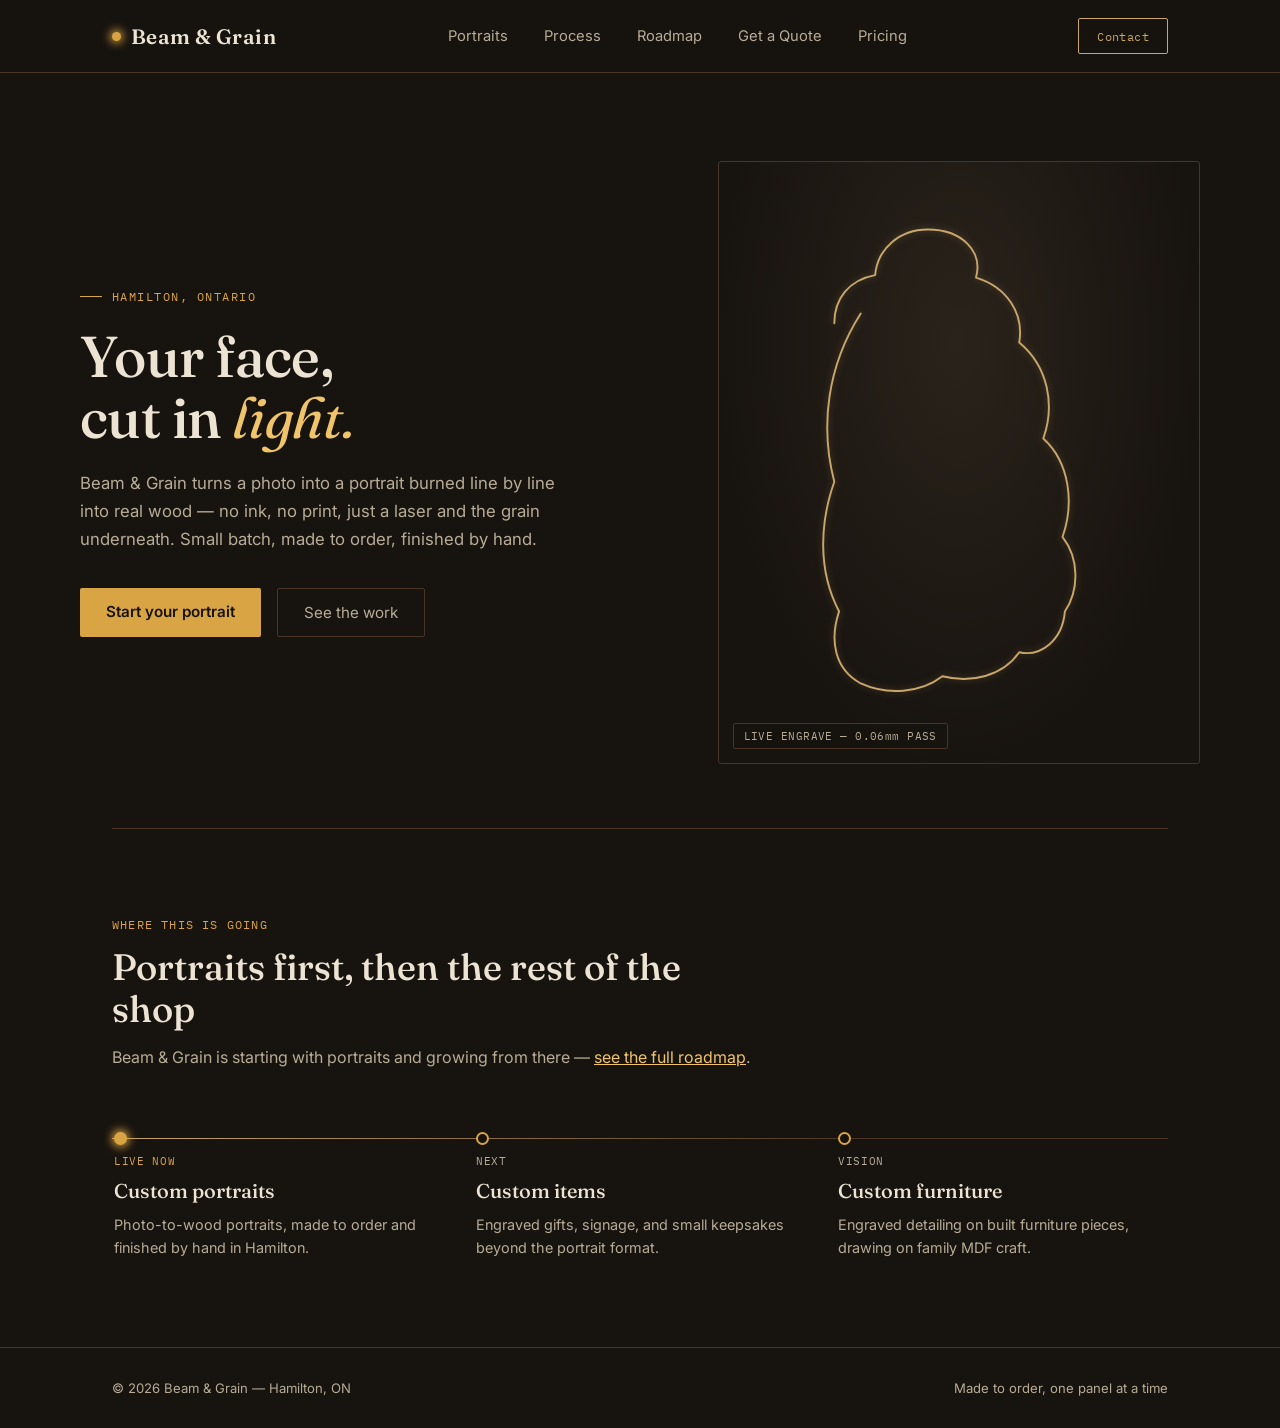
==== index.html @ 89bf90a3 "Add files via upload" ====
<!DOCTYPE html>
<html lang="en">
<head>
<meta charset="UTF-8">
<meta name="viewport" content="width=device-width, initial-scale=1.0">
<title>Beam & Grain — Laser-Engraved Portraits, Hamilton ON</title>
<link rel="preconnect" href="https://fonts.googleapis.com">
<link rel="preconnect" href="https://fonts.gstatic.com" crossorigin>
<link href="https://fonts.googleapis.com/css2?family=Fraunces:ital,opsz,wght@0,9..144,300;0,9..144,500;0,9..144,600;1,9..144,400;1,9..144,500&family=Inter:wght@400;500;600&family=IBM+Plex+Mono:wght@400;500&display=swap" rel="stylesheet">
<link rel="stylesheet" href="style.css">

</head>
<body>
<nav>
  <div class="wrap">
    <a href="index.html" class="logo"><span class="logo-mark"></span>Beam &amp; Grain</a>
    <div class="nav-links">
      <a href="portraits.html">Portraits</a>
      <a href="process.html">Process</a>
      <a href="roadmap.html">Roadmap</a>
      <a href="quote.html">Get a Quote</a>
      <a href="pricing.html">Pricing</a>
    </div>
    <a href="contact.html" class="nav-cta">Contact</a>
  </div>
</nav>

<div id="intro-overlay">
  <div class="intro-inner">
    <div class="intro-beam"></div>
    <h1 class="intro-word">BEAM<span>&amp;</span>GRAIN</h1>
    <p class="intro-tag">Laser-engraved portraits &mdash; Hamilton, ON</p>
  </div>
</div>

<header class="hero wrap">
  <div>
    <div class="eyebrow">Hamilton, Ontario</div>
    <h1>Your face,<br>cut in <em>light.</em></h1>
    <p class="sub">Beam &amp; Grain turns a photo into a portrait burned line by line into real wood &mdash; no ink, no print, just a laser and the grain underneath. Small batch, made to order, finished by hand.</p>
    <div class="btn-row">
      <a href="contact.html" class="btn-primary">Start your portrait</a>
      <a href="portraits.html" class="btn-ghost">See the work</a>
    </div>
  </div>
  <div class="beam-stage">
    <svg viewBox="0 0 400 440" xmlns="http://www.w3.org/2000/svg">
      <path id="portrait-path" d="M 118,96 C 90,140 84,190 96,236 C 84,270 82,310 100,344 C 92,368 96,392 118,404 C 140,414 168,412 186,398 C 210,404 236,398 250,378 C 268,382 286,368 288,344 C 300,326 300,300 286,282 C 296,254 292,220 270,200 C 280,172 274,140 250,120 C 254,96 240,74 214,66 C 220,44 202,26 174,26 C 150,26 132,42 130,64 C 108,68 96,84 96,104"/>
      <circle id="beam-head" r="4"/>
    </svg>
    <div class="caption-tag">LIVE ENGRAVE &mdash; 0.06mm PASS</div>
  </div>
</header>

<div class="wrap"><hr class="divider"></div>

<section id="roadmap-teaser">
  <div class="wrap">
    <div class="section-head">
      <div class="section-eyebrow">Where this is going</div>
      <h2>Portraits first, then the rest of the shop</h2>
      <p>Beam &amp; Grain is starting with portraits and growing from there &mdash; <a href="roadmap.html" style="color:var(--ember-bright);text-decoration:underline;">see the full roadmap</a>.</p>
    </div>
    <div class="roadmap">
      <div class="road-line"></div>
      <div class="road-items">
        <div class="road-item active">
          <div class="road-dot"></div>
          <span class="road-status">Live now</span>
          <h3>Custom portraits</h3>
          <p>Photo-to-wood portraits, made to order and finished by hand in Hamilton.</p>
        </div>
        <div class="road-item">
          <div class="road-dot"></div>
          <span class="road-status">Next</span>
          <h3>Custom items</h3>
          <p>Engraved gifts, signage, and small keepsakes beyond the portrait format.</p>
        </div>
        <div class="road-item">
          <div class="road-dot"></div>
          <span class="road-status">Vision</span>
          <h3>Custom furniture</h3>
          <p>Engraved detailing on built furniture pieces, drawing on family MDF craft.</p>
        </div>
      </div>
    </div>
  </div>
</section>

<footer>
  <div class="wrap">
    <div>&copy; 2026 Beam &amp; Grain &mdash; Hamilton, ON</div>
    <div>Made to order, one panel at a time</div>
  </div>
</footer>
<script>
(function(){
  const prefersReduced = window.matchMedia('(prefers-reduced-motion: reduce)').matches;
  if(prefersReduced){
    const el = document.getElementById('intro-overlay');
    if(el){ el.style.display = 'none'; }
  }
})();
</script>
</body>
</html>
---- style.css ----
:root{
  --bg-void:#17130f;
  --bg-panel:#221c16;
  --bg-panel-2:#2a231b;
  --wood-oak:#c9a66b;
  --ember:#d9a544;
  --ember-bright:#f0c46a;
  --cream:#ede3d3;
  --cream-dim:#b8ac97;
  --char-line:#4a3427;
}
*{margin:0;padding:0;box-sizing:border-box;}
html{scroll-behavior:smooth;}
body{
  background:var(--bg-void);
  color:var(--cream);
  font-family:'Inter',sans-serif;
  overflow-x:hidden;
}
::selection{background:var(--ember);color:var(--bg-void);}

a{color:inherit;text-decoration:none;}

.wrap{max-width:1120px;margin:0 auto;padding:0 32px;}

/* ---------- NAV ---------- */
nav{
  position:sticky;top:0;z-index:50;
  background:rgba(23,19,15,0.88);
  backdrop-filter:blur(8px);
  border-bottom:1px solid var(--char-line);
}
nav .wrap{display:flex;align-items:center;justify-content:space-between;padding-top:18px;padding-bottom:18px;}
.logo{
  font-family:'Fraunces',serif;font-weight:600;font-size:1.3rem;
  letter-spacing:0.02em;color:var(--cream);
  display:flex;align-items:center;gap:10px;
}
.logo-mark{width:9px;height:9px;border-radius:50%;background:var(--ember);box-shadow:0 0 10px 2px var(--ember);}
.nav-links{display:flex;gap:36px;font-size:0.92rem;color:var(--cream-dim);}
.nav-links a{transition:color 0.2s;}
.nav-links a:hover, .nav-links a[aria-current="page"]{color:var(--ember-bright);}
.nav-cta{
  font-family:'IBM Plex Mono',monospace;font-size:0.78rem;
  border:1px solid var(--wood-oak);color:var(--wood-oak);
  padding:9px 18px;border-radius:2px;letter-spacing:0.03em;
  transition:all 0.2s;white-space:nowrap;
}
.nav-cta:hover{background:var(--ember);border-color:var(--ember);color:var(--bg-void);}
@media (max-width:760px){.nav-links{display:none;}}

/* ---------- HERO ---------- */
.hero{
  position:relative;
  padding:88px 0 64px;
  display:grid;grid-template-columns:1.1fr 0.9fr;gap:48px;align-items:center;
}
@media (max-width:900px){.hero{grid-template-columns:1fr;padding-top:56px;}}

.eyebrow{
  font-family:'IBM Plex Mono',monospace;font-size:0.78rem;color:var(--ember);
  letter-spacing:0.12em;text-transform:uppercase;margin-bottom:22px;
  display:flex;align-items:center;gap:10px;
}
.eyebrow::before{content:"";width:22px;height:1px;background:var(--ember);}

h1{
  font-family:'Fraunces',serif;font-weight:500;
  font-size:clamp(2.4rem,5vw,3.6rem);
  line-height:1.06;letter-spacing:-0.01em;
  color:var(--cream);margin-bottom:22px;
}
h1 em{font-style:italic;color:var(--ember-bright);font-weight:400;}

.hero p.sub{
  font-size:1.05rem;line-height:1.65;color:var(--cream-dim);
  max-width:46ch;margin-bottom:34px;
}

.btn-row{display:flex;gap:16px;flex-wrap:wrap;}
.btn-primary{
  background:var(--ember);color:var(--bg-void);
  font-weight:600;font-size:0.95rem;
  padding:14px 26px;border-radius:2px;
  display:inline-block;transition:transform 0.15s, background 0.2s;
}
.btn-primary:hover{background:var(--ember-bright);transform:translateY(-1px);}
.btn-ghost{
  border:1px solid var(--char-line);color:var(--cream-dim);
  font-size:0.95rem;padding:14px 26px;border-radius:2px;
  transition:all 0.2s;
}
.btn-ghost:hover{border-color:var(--wood-oak);color:var(--cream);}

/* ---------- HERO SVG SIGNATURE ---------- */
.beam-stage{
  position:relative;
  aspect-ratio:4/5;
  background:radial-gradient(ellipse at 50% 30%, var(--bg-panel-2) 0%, var(--bg-void) 72%);
  border:1px solid var(--char-line);
  border-radius:3px;
}
.beam-stage svg{width:100%;height:100%;display:block;}
#portrait-path{
  fill:none;
  stroke:var(--wood-oak);
  stroke-width:1.6;
  stroke-linecap:round;
  stroke-linejoin:round;
  stroke-dasharray:1900;
  stroke-dashoffset:1900;
  animation:draw 4.2s cubic-bezier(.65,0,.35,1) forwards;
  filter:drop-shadow(0 0 3px rgba(201,166,107,0.35));
}
#beam-head{
  fill:var(--ember-bright);
  filter:drop-shadow(0 0 6px var(--ember)) drop-shadow(0 0 14px var(--ember));
  offset-path:path('M 118,96 C 90,140 84,190 96,236 C 84,270 82,310 100,344 C 92,368 96,392 118,404 C 140,414 168,412 186,398 C 210,404 236,398 250,378 C 268,382 286,368 288,344 C 300,326 300,300 286,282 C 296,254 292,220 270,200 C 280,172 274,140 250,120 C 254,96 240,74 214,66 C 220,44 202,26 174,26 C 150,26 132,42 130,64 C 108,68 96,84 96,104');
  animation:travel 4.2s cubic-bezier(.65,0,.35,1) forwards;
  opacity:1;
}
@keyframes draw{to{stroke-dashoffset:0;}}
@keyframes travel{
  0%{offset-distance:0%;opacity:1;}
  97%{opacity:1;}
  100%{offset-distance:100%;opacity:0;}
}
.caption-tag{
  position:absolute;bottom:14px;left:14px;
  font-family:'IBM Plex Mono',monospace;font-size:0.68rem;
  color:var(--cream-dim);letter-spacing:0.04em;
  border:1px solid var(--char-line);padding:5px 10px;border-radius:2px;
  background:rgba(23,19,15,0.6);
}

@media (prefers-reduced-motion: reduce){
  #portrait-path{animation:none;stroke-dashoffset:0;}
  #beam-head{animation:none;opacity:0;}
}

/* ---------- INTRO OVERLAY (home page only) ---------- */
#intro-overlay{
  position:fixed;inset:0;z-index:500;
  background:var(--bg-void);
  display:flex;align-items:center;justify-content:center;
  pointer-events:none; /* never blocks clicks - purely decorative */
  animation:introFadeOut 0.7s ease 2.5s forwards;
}
.intro-inner{position:relative;text-align:center;padding:0 24px;}
.intro-beam{
  position:absolute;top:50%;left:-8%;
  width:5px;height:56px;transform:translateY(-50%);
  background:linear-gradient(var(--ember-bright), var(--ember));
  box-shadow:0 0 18px 5px var(--ember), 0 0 38px 10px rgba(217,165,68,0.35);
  border-radius:3px;
  animation:beamSweep 1.7s cubic-bezier(.65,0,.35,1) forwards;
}
@keyframes beamSweep{
  0%{left:-8%;opacity:1;}
  96%{opacity:1;}
  100%{left:104%;opacity:0;}
}
.intro-word{
  font-family:'Fraunces',serif;font-weight:500;
  font-size:clamp(2rem,6vw,3.6rem);letter-spacing:0.04em;
  color:var(--cream);white-space:nowrap;
  clip-path:inset(0 100% 0 0);
  animation:revealText 1.7s cubic-bezier(.65,0,.35,1) forwards;
}
.intro-word span{color:var(--ember-bright);font-style:italic;font-weight:400;margin:0 16px;}
@keyframes revealText{ to{ clip-path:inset(0 0 0 0);} }
.intro-tag{
  margin-top:16px;font-family:'IBM Plex Mono',monospace;font-size:0.78rem;
  letter-spacing:0.14em;text-transform:uppercase;color:var(--cream-dim);
  opacity:0;animation:tagFade 0.6s ease 1.85s forwards;
}
@keyframes tagFade{ to{opacity:1;} }
@keyframes introFadeOut{ to{opacity:0;visibility:hidden;} }

@media (prefers-reduced-motion: reduce){
  #intro-overlay, .intro-beam, .intro-word, .intro-tag{animation:none !important;}
  #intro-overlay{opacity:0;visibility:hidden;}
}

/* ---------- SECTION SHELL ---------- */
.page-head{padding:64px 0 8px;}
section{padding:88px 0;}
.section-head{margin-bottom:48px;max-width:640px;}
.section-eyebrow{
  font-family:'IBM Plex Mono',monospace;font-size:0.75rem;color:var(--ember);
  letter-spacing:0.1em;text-transform:uppercase;margin-bottom:14px;
}
h2{
  font-family:'Fraunces',serif;font-weight:500;font-size:clamp(1.7rem,3vw,2.3rem);
  line-height:1.15;margin-bottom:14px;color:var(--cream);
}
.section-head p{color:var(--cream-dim);line-height:1.6;font-size:1rem;}

hr.divider{border:none;border-top:1px solid var(--char-line);}

/* ---------- GALLERY ---------- */
.gallery{
  display:grid;grid-template-columns:repeat(3,1fr);gap:22px;
}
@media (max-width:800px){.gallery{grid-template-columns:1fr 1fr;}}
@media (max-width:520px){.gallery{grid-template-columns:1fr;}}
.plate{
  background:var(--bg-panel);
  border:1px solid var(--char-line);
  border-radius:3px;
  aspect-ratio:4/5;
  display:flex;flex-direction:column;
  overflow:hidden;
  transition:border-color 0.25s, transform 0.25s;
}
.plate:hover{border-color:var(--wood-oak);transform:translateY(-3px);}
.plate-art{flex:1;display:flex;align-items:center;justify-content:center;padding:22px;}
.plate-art svg{width:100%;height:100%;stroke:var(--wood-oak);fill:none;stroke-width:1.4;opacity:0.9;}
.plate-label{
  border-top:1px solid var(--char-line);
  padding:12px 16px;
  font-family:'IBM Plex Mono',monospace;font-size:0.72rem;
  color:var(--cream-dim);
  display:flex;justify-content:space-between;
}
.plate-label span:last-child{color:var(--wood-oak);}
.gallery-note{
  margin-top:26px;font-size:0.88rem;color:var(--cream-dim);
  font-style:italic;
}

/* ---------- PROCESS ---------- */
.steps{
  display:grid;grid-template-columns:repeat(4,1fr);gap:0;
  border:1px solid var(--char-line);border-radius:3px;overflow:hidden;
}
@media (max-width:800px){.steps{grid-template-columns:1fr 1fr;}}
@media (max-width:480px){.steps{grid-template-columns:1fr;}}
.step{
  padding:32px 26px;border-right:1px solid var(--char-line);
  border-bottom:1px solid var(--char-line);
  background:var(--bg-panel);
}
.step:nth-child(4n){border-right:none;}
.step-num{
  font-family:'IBM Plex Mono',monospace;color:var(--ember);
  font-size:0.85rem;margin-bottom:14px;
}
.step h3{
  font-family:'Fraunces',serif;font-weight:500;font-size:1.15rem;
  margin-bottom:8px;color:var(--cream);
}
.step p{font-size:0.9rem;color:var(--cream-dim);line-height:1.55;}

/* ---------- ROADMAP ---------- */
.roadmap{position:relative;padding-left:2px;}
.road-line{
  position:absolute;top:20px;left:0;right:0;height:1px;
  background:linear-gradient(to right, var(--wood-oak), var(--char-line) 70%, var(--char-line));
}
.road-items{display:grid;grid-template-columns:repeat(3,1fr);gap:32px;position:relative;}
@media (max-width:760px){.road-items{grid-template-columns:1fr;}.road-line{display:none;}}
.road-item{position:relative;padding-top:36px;}
.road-dot{
  position:absolute;top:14px;left:0;width:13px;height:13px;border-radius:50%;
  border:2px solid var(--ember);background:var(--bg-void);
}
.road-item.active .road-dot{background:var(--ember);box-shadow:0 0 10px 2px var(--ember);}
.road-status{
  font-family:'IBM Plex Mono',monospace;font-size:0.68rem;letter-spacing:0.06em;
  text-transform:uppercase;color:var(--cream-dim);margin-bottom:10px;display:block;
}
.road-item.active .road-status{color:var(--ember);}
.road-item h3{font-family:'Fraunces',serif;font-size:1.25rem;font-weight:500;margin-bottom:10px;color:var(--cream);}
.road-item p{font-size:0.9rem;color:var(--cream-dim);line-height:1.6;}

/* ---------- PRICING ---------- */
.price-table{
  border:1px solid var(--char-line);border-radius:3px;overflow:hidden;
}
.price-row{
  display:grid;grid-template-columns:1.6fr 1fr 1fr;
  padding:20px 26px;border-bottom:1px solid var(--char-line);align-items:center;
}
.price-row:last-child{border-bottom:none;}
.price-row.head{
  background:var(--bg-panel);
  font-family:'IBM Plex Mono',monospace;font-size:0.72rem;
  text-transform:uppercase;letter-spacing:0.06em;color:var(--cream-dim);
}
.price-row div:first-child{font-family:'Fraunces',serif;font-size:1.05rem;color:var(--cream);}
.price-row div{font-size:0.92rem;color:var(--cream-dim);}
.price-row .amt{color:var(--ember-bright);font-family:'IBM Plex Mono',monospace;font-size:0.95rem;}
.price-note{margin-top:20px;font-size:0.85rem;color:var(--cream-dim);font-style:italic;}

/* ---------- INSTANT QUOTE ---------- */
.quote-panel{
  background:var(--bg-panel);border:1px solid var(--char-line);border-radius:3px;
  padding:44px;display:grid;grid-template-columns:1fr 1fr;gap:44px;align-items:start;
}
@media (max-width:760px){.quote-panel{grid-template-columns:1fr;padding:30px;}}
.drop-zone{
  border:1px dashed var(--char-line);border-radius:3px;
  padding:36px 20px;text-align:center;cursor:pointer;
  transition:border-color 0.2s, background 0.2s;
  display:flex;flex-direction:column;align-items:center;gap:12px;
}
.drop-zone:hover, .drop-zone.dragover{border-color:var(--wood-oak);background:rgba(201,166,107,0.05);}
.drop-zone svg{width:34px;height:34px;stroke:var(--wood-oak);fill:none;stroke-width:1.4;}
.drop-zone span{font-size:0.88rem;color:var(--cream-dim);}
.drop-zone .dz-title{font-family:'Fraunces',serif;font-size:1.05rem;color:var(--cream);}
#quote-file-input{display:none;}
#quote-preview-wrap{margin-top:16px;display:none;}
#quote-preview-wrap.show{display:block;}
#quote-preview{width:100%;border-radius:2px;border:1px solid var(--char-line);display:block;}
.quote-result{
  border:1px solid var(--char-line);border-radius:3px;padding:24px;
}
.quote-result .qr-row{
  display:flex;justify-content:space-between;padding:10px 0;
  border-bottom:1px solid var(--char-line);font-size:0.92rem;
}
.quote-result .qr-row:last-of-type{border-bottom:none;}
.quote-result .qr-row span:first-child{color:var(--cream-dim);font-family:'IBM Plex Mono',monospace;font-size:0.78rem;text-transform:uppercase;letter-spacing:0.05em;}
.quote-result .qr-row span:last-child{color:var(--ember-bright);font-family:'IBM Plex Mono',monospace;}
.quote-result .qr-total{
  margin-top:14px;padding-top:14px;border-top:1px solid var(--wood-oak);
  display:flex;justify-content:space-between;align-items:baseline;
}
.quote-result .qr-total span:first-child{font-family:'Fraunces',serif;font-size:1.1rem;color:var(--cream);}
.quote-result .qr-total span:last-child{font-family:'Fraunces',serif;font-size:1.5rem;color:var(--ember-bright);}
.quote-idle{color:var(--cream-dim);font-size:0.9rem;line-height:1.6;}
.quote-note{margin-top:16px;font-size:0.78rem;color:var(--cream-dim);font-style:italic;line-height:1.5;}
.rate-line{
  display:flex;align-items:center;gap:10px;margin-top:18px;
  font-family:'IBM Plex Mono',monospace;font-size:0.78rem;color:var(--cream-dim);
}
.rate-line input{
  width:70px;background:var(--bg-void);border:1px solid var(--char-line);color:var(--ember-bright);
  padding:6px 8px;border-radius:2px;font-family:'IBM Plex Mono',monospace;font-size:0.78rem;
}
.rate-line select{
  background:var(--bg-void);border:1px solid var(--char-line);color:var(--ember-bright);
  padding:7px 10px;border-radius:2px;font-family:'IBM Plex Mono',monospace;font-size:0.78rem;
}

/* ---------- CONTACT ---------- */
.contact-panel{
  background:var(--bg-panel);border:1px solid var(--char-line);border-radius:3px;
  padding:48px;display:grid;grid-template-columns:1fr 1fr;gap:48px;
}
@media (max-width:760px){.contact-panel{grid-template-columns:1fr;padding:32px;}}
.contact-list{list-style:none;}
.contact-list li{
  display:flex;justify-content:space-between;padding:14px 0;
  border-bottom:1px solid var(--char-line);font-size:0.92rem;
}
.contact-list li:last-child{border-bottom:none;}
.contact-list span:first-child{color:var(--cream-dim);font-family:'IBM Plex Mono',monospace;font-size:0.78rem;text-transform:uppercase;letter-spacing:0.05em;}
.contact-list span:last-child{color:var(--ember-bright);}

form{display:flex;flex-direction:column;gap:14px;}
form label{font-family:'IBM Plex Mono',monospace;font-size:0.72rem;text-transform:uppercase;letter-spacing:0.05em;color:var(--cream-dim);}
form input, form textarea{
  background:var(--bg-void);border:1px solid var(--char-line);
  color:var(--cream);padding:11px 13px;border-radius:2px;font-family:'Inter',sans-serif;font-size:0.92rem;
  resize:vertical;
}
form input:focus, form textarea:focus{outline:2px solid var(--ember);outline-offset:1px;border-color:var(--ember);}
form button{
  margin-top:6px;background:var(--ember);color:var(--bg-void);border:none;
  padding:13px;border-radius:2px;font-weight:600;font-size:0.92rem;cursor:pointer;
  transition:background 0.2s;
}
form button:hover{background:var(--ember-bright);}
.form-note{font-size:0.78rem;color:var(--cream-dim);margin-top:2px;}

footer{border-top:1px solid var(--char-line);padding:32px 0;}
footer .wrap{display:flex;justify-content:space-between;align-items:center;font-size:0.82rem;color:var(--cream-dim);}
@media (max-width:600px){footer .wrap{flex-direction:column;gap:10px;text-align:center;}}
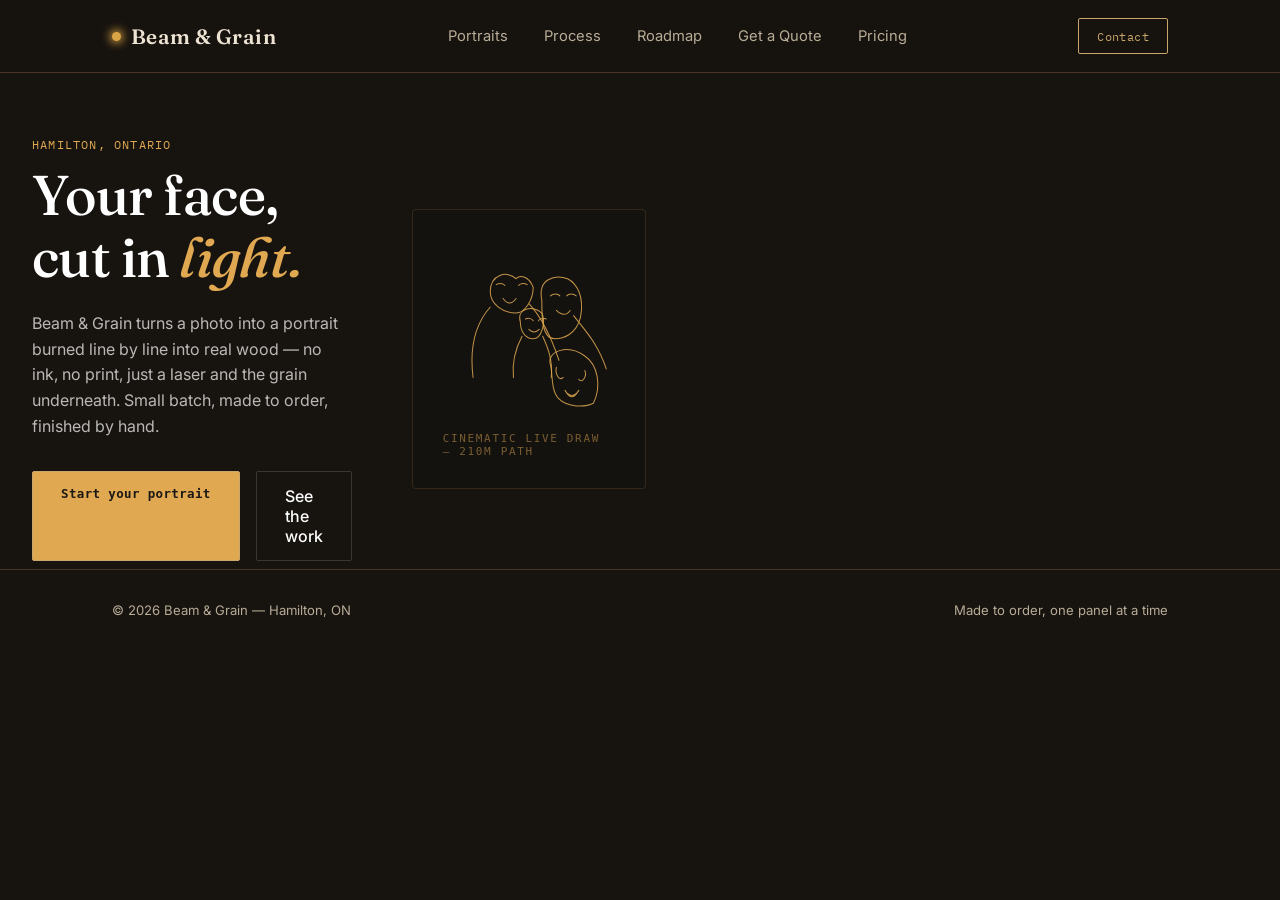
==== commit 068b2d88: "Update index.html" ====
--- a/index.html
+++ b/index.html
@@ -3,14 +3,70 @@
 <head>
 <meta charset="UTF-8">
 <meta name="viewport" content="width=device-width, initial-scale=1.0">
-<title>Beam & Grain — Laser-Engraved Portraits, Hamilton ON</title>
+<title>Beam & Grain — Custom Wood Portraits</title>
 <link rel="preconnect" href="https://fonts.googleapis.com">
 <link rel="preconnect" href="https://fonts.gstatic.com" crossorigin>
 <link href="https://fonts.googleapis.com/css2?family=Fraunces:ital,opsz,wght@0,9..144,300;0,9..144,500;0,9..144,600;1,9..144,400;1,9..144,500&family=Inter:wght@400;500;600&family=IBM+Plex+Mono:wght@400;500&display=swap" rel="stylesheet">
 <link rel="stylesheet" href="style.css">
 
+<style>
+  /* Cinematic Live Draw Animation Styles */
+  .hero-gallery-box {
+    position: relative;
+    border: 1px solid rgba(224, 168, 81, 0.15);
+    background: #14120f;
+    padding: 30px;
+    border-radius: 4px;
+    display: flex;
+    flex-direction: column;
+    align-items: center;
+    justify-content: center;
+  }
+
+  .family-svg {
+    width: 100%;
+    height: auto;
+    max-width: 400px;
+  }
+
+  .family-svg path {
+    stroke: #e0a851;
+    stroke-width: 1.2;
+    fill: none;
+    stroke-linecap: round;
+    stroke-linejoin: round;
+    opacity: 0.85;
+    /* Triggers the live-drawing vector effect */
+    stroke-dasharray: 1200;
+    stroke-dashoffset: 1200;
+    animation: drawPortrait 4s cubic-bezier(0.4, 0, 0.2, 1) forwards;
+  }
+
+  @keyframes drawPortrait {
+    to {
+      stroke-dashoffset: 0;
+    }
+  }
+
+  /* Light glow effect on hover */
+  .hero-gallery-box:hover .family-svg path {
+    stroke: #ffbd59;
+    filter: drop-shadow(0 0 4px rgba(255, 189, 89, 0.6));
+    transition: stroke 0.3s ease, filter 0.3s ease;
+  }
+
+  .vector-label {
+    margin-top: 20px;
+    font-family: 'IBM+Plex+Mono', monospace;
+    font-size: 11px;
+    letter-spacing: 0.15em;
+    color: rgba(224, 168, 81, 0.5);
+    text-transform: uppercase;
+  }
+</style>
 </head>
 <body>
+
 <nav>
   <div class="wrap">
     <a href="index.html" class="logo"><span class="logo-mark"></span>Beam &amp; Grain</a>
@@ -25,65 +81,38 @@
   </div>
 </nav>
 
-<div id="intro-overlay">
-  <div class="intro-inner">
-    <div class="intro-beam"></div>
-    <h1 class="intro-word">BEAM<span>&amp;</span>GRAIN</h1>
-    <p class="intro-tag">Laser-engraved portraits &mdash; Hamilton, ON</p>
-  </div>
-</div>
-
-<header class="hero wrap">
-  <div>
-    <div class="eyebrow">Hamilton, Ontario</div>
-    <h1>Your face,<br>cut in <em>light.</em></h1>
-    <p class="sub">Beam &amp; Grain turns a photo into a portrait burned line by line into real wood &mdash; no ink, no print, just a laser and the grain underneath. Small batch, made to order, finished by hand.</p>
-    <div class="btn-row">
-      <a href="contact.html" class="btn-primary">Start your portrait</a>
-      <a href="portraits.html" class="btn-ghost">See the work</a>
-    </div>
-  </div>
-  <div class="beam-stage">
-    <svg viewBox="0 0 400 440" xmlns="http://www.w3.org/2000/svg">
-      <path id="portrait-path" d="M 118,96 C 90,140 84,190 96,236 C 84,270 82,310 100,344 C 92,368 96,392 118,404 C 140,414 168,412 186,398 C 210,404 236,398 250,378 C 268,382 286,368 288,344 C 300,326 300,300 286,282 C 296,254 292,220 270,200 C 280,172 274,140 250,120 C 254,96 240,74 214,66 C 220,44 202,26 174,26 C 150,26 132,42 130,64 C 108,68 96,84 96,104"/>
-      <circle id="beam-head" r="4"/>
-    </svg>
-    <div class="caption-tag">LIVE ENGRAVE &mdash; 0.06mm PASS</div>
-  </div>
-</header>
-
-<div class="wrap"><hr class="divider"></div>
-
-<section id="roadmap-teaser">
-  <div class="wrap">
-    <div class="section-head">
-      <div class="section-eyebrow">Where this is going</div>
-      <h2>Portraits first, then the rest of the shop</h2>
-      <p>Beam &amp; Grain is starting with portraits and growing from there &mdash; <a href="roadmap.html" style="color:var(--ember-bright);text-decoration:underline;">see the full roadmap</a>.</p>
-    </div>
-    <div class="roadmap">
-      <div class="road-line"></div>
-      <div class="road-items">
-        <div class="road-item active">
-          <div class="road-dot"></div>
-          <span class="road-status">Live now</span>
-          <h3>Custom portraits</h3>
-          <p>Photo-to-wood portraits, made to order and finished by hand in Hamilton.</p>
-        </div>
-        <div class="road-item">
-          <div class="road-dot"></div>
-          <span class="road-status">Next</span>
-          <h3>Custom items</h3>
-          <p>Engraved gifts, signage, and small keepsakes beyond the portrait format.</p>
-        </div>
-        <div class="road-item">
-          <div class="road-dot"></div>
-          <span class="road-status">Vision</span>
-          <h3>Custom furniture</h3>
-          <p>Engraved detailing on built furniture pieces, drawing on family MDF craft.</p>
-        </div>
+<section class="hero page-head">
+  <div class="wrap" style="display: grid; grid-template-columns: 1fr 1fr; gap: 60px; align-items: center;">
+    
+    <!-- Left Copy Column -->
+    <div class="hero-text">
+      <div class="section-eyebrow" style="color: #e0a851; margin-bottom: 12px;">Hamilton, Ontario</div>
+      <h1 style="font-family: 'Fraunces', serif; font-size: 56px; line-height: 1.1; margin-bottom: 24px; color: #fff;">Your face,<br>cut in <span style="font-style: italic; color: #e0a851;">light.</span></h1>
+      <p style="font-family: 'Inter', sans-serif; font-size: 16px; color: rgba(255,255,255,0.7); line-height: 1.6; margin-bottom: 32px; max-width: 440px;">
+        Beam & Grain turns a photo into a portrait burned line by line into real wood — no ink, no print, just a laser and the grain underneath. Small batch, made to order, finished by hand.
+      </p>
+      <div class="hero-actions" style="display: flex; gap: 16px;">
+        <a href="contact.html" class="nav-cta" style="padding: 14px 28px; background: #e0a851; color: #1c1915; font-weight: 600; text-decoration: none; border-radius: 2px;">Start your portrait</a>
+        <a href="portraits.html" style="padding: 14px 28px; border: 1px solid rgba(255,255,255,0.15); color: #fff; font-weight: 500; text-decoration: none; border-radius: 2px;">See the work</a>
       </div>
     </div>
+
+    <!-- Right Animated Vector Column -->
+    <div class="hero-gallery-box">
+      <!-- Native Vector Paths for Family and Dog -->
+      <svg class="family-svg" viewBox="0 0 200 200">
+        <!-- Father Outline -->
+        <path d="M55,60 C55,40 75,35 85,45 C90,40 100,42 105,55 C105,70 95,85 85,85 C70,85 55,75 55,60 M62,52 C65,50 70,50 72,53 M88,53 C90,50 95,50 98,52 M70,68 C75,75 80,75 85,68 M55,78 C40,95 30,120 35,160 M100,74 C115,90 125,110 135,140" />
+        <!-- Mother Outline -->
+        <path d="M115,70 C110,45 130,40 145,45 C155,50 165,65 160,90 C155,110 140,115 130,115 C115,115 115,90 115,70 M125,65 C128,62 134,62 136,65 M144,65 C146,62 152,62 155,65 M132,82 C138,88 144,88 148,82 M152,88 C165,105 180,120 190,150" />
+        <!-- Child Outline -->
+        <path d="M90,95 C85,80 105,75 115,85 C120,95 115,115 105,115 C95,115 90,105 90,95 M96,92 C100,90 104,92 105,94 M111,94 C112,92 116,90 120,92 M100,104 C104,108 108,108 112,104 M92,112 C85,125 80,140 82,160 M116,112 C122,125 128,140 126,160" />
+        <!-- Dog Outline (Bottom Right) -->
+        <path d="M125,145 C120,130 145,120 165,135 C180,145 185,170 175,190 C165,195 145,195 135,185 C125,175 128,155 125,145 M132,148 C130,155 135,165 140,160 M165,152 C168,158 162,168 158,162 M142,175 C148,185 152,185 158,175 M144,178 C148,182 152,182 156,178" />
+      </svg>
+      <div class="vector-label">Cinematic Live Draw — 210m Path</div>
+    </div>
+
   </div>
 </section>
 
@@ -93,14 +122,6 @@
     <div>Made to order, one panel at a time</div>
   </div>
 </footer>
-<script>
-(function(){
-  const prefersReduced = window.matchMedia('(prefers-reduced-motion: reduce)').matches;
-  if(prefersReduced){
-    const el = document.getElementById('intro-overlay');
-    if(el){ el.style.display = 'none'; }
-  }
-})();
-</script>
+
 </body>
 </html>
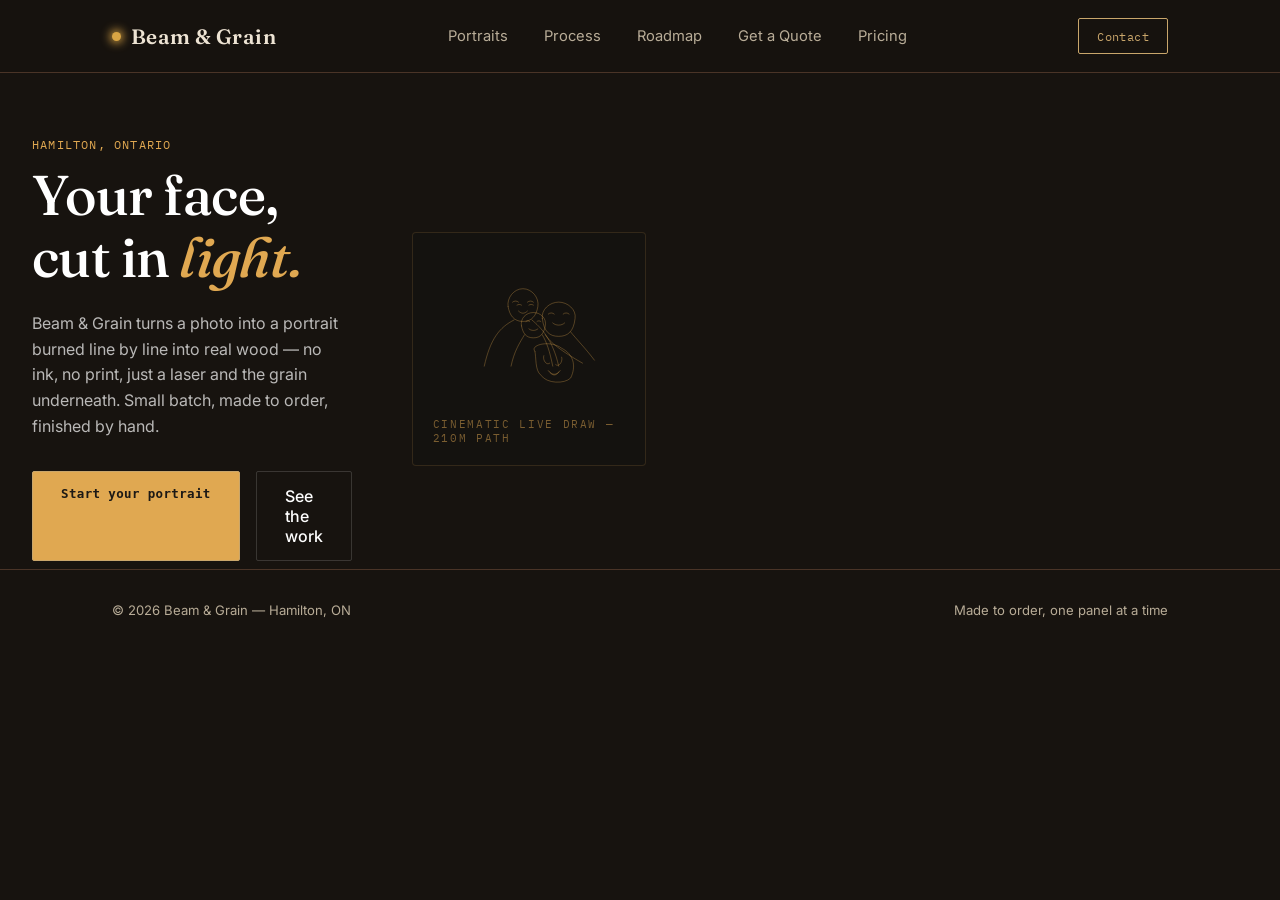
==== commit fe92134f: "Update index.html" ====
--- a/index.html
+++ b/index.html
@@ -15,18 +15,20 @@
     position: relative;
     border: 1px solid rgba(224, 168, 81, 0.15);
     background: #14120f;
-    padding: 30px;
+    padding: 20px;
     border-radius: 4px;
     display: flex;
     flex-direction: column;
     align-items: center;
     justify-content: center;
+    aspect-ratio: 1 / 1;
+    overflow: hidden;
   }
 
   .family-svg {
     width: 100%;
-    height: auto;
-    max-width: 400px;
+    height: 100%;
+    max-width: 420px;
   }
 
   .family-svg path {
@@ -35,29 +37,29 @@
     fill: none;
     stroke-linecap: round;
     stroke-linejoin: round;
-    opacity: 0.85;
-    /* Triggers the live-drawing vector effect */
-    stroke-dasharray: 1200;
-    stroke-dashoffset: 1200;
-    animation: drawPortrait 4s cubic-bezier(0.4, 0, 0.2, 1) forwards;
+    opacity: 0.9;
+    /* High dasharray value to account for long detailed continuous paths */
+    stroke-dasharray: 4000;
+    stroke-dashoffset: 4000;
+    animation: drawDetailedPortrait 6s cubic-bezier(0.25, 1, 0.5, 1) forwards;
   }
 
-  @keyframes drawPortrait {
+  @keyframes drawDetailedPortrait {
     to {
       stroke-dashoffset: 0;
     }
   }
 
-  /* Light glow effect on hover */
+  /* Laser-engraved burn light glow effect on hover */
   .hero-gallery-box:hover .family-svg path {
     stroke: #ffbd59;
-    filter: drop-shadow(0 0 4px rgba(255, 189, 89, 0.6));
+    filter: drop-shadow(0 0 5px rgba(255, 189, 89, 0.7));
     transition: stroke 0.3s ease, filter 0.3s ease;
   }
 
   .vector-label {
-    margin-top: 20px;
-    font-family: 'IBM+Plex+Mono', monospace;
+    margin-top: 15px;
+    font-family: 'IBM Plex Mono', monospace;
     font-size: 11px;
     letter-spacing: 0.15em;
     color: rgba(224, 168, 81, 0.5);
@@ -99,18 +101,25 @@
 
     <!-- Right Animated Vector Column -->
     <div class="hero-gallery-box">
-      <!-- Native Vector Paths for Family and Dog -->
-      <svg class="family-svg" viewBox="0 0 200 200">
-        <!-- Father Outline -->
-        <path d="M55,60 C55,40 75,35 85,45 C90,40 100,42 105,55 C105,70 95,85 85,85 C70,85 55,75 55,60 M62,52 C65,50 70,50 72,53 M88,53 C90,50 95,50 98,52 M70,68 C75,75 80,75 85,68 M55,78 C40,95 30,120 35,160 M100,74 C115,90 125,110 135,140" />
-        <!-- Mother Outline -->
-        <path d="M115,70 C110,45 130,40 145,45 C155,50 165,65 160,90 C155,110 140,115 130,115 C115,115 115,90 115,70 M125,65 C128,62 134,62 136,65 M144,65 C146,62 152,62 155,65 M132,82 C138,88 144,88 148,82 M152,88 C165,105 180,120 190,150" />
-        <!-- Child Outline -->
-        <path d="M90,95 C85,80 105,75 115,85 C120,95 115,115 105,115 C95,115 90,105 90,95 M96,92 C100,90 104,92 105,94 M111,94 C112,92 116,90 120,92 M100,104 C104,108 108,108 112,104 M92,112 C85,125 80,140 82,160 M116,112 C122,125 128,140 126,160" />
-        <!-- Dog Outline (Bottom Right) -->
-        <path d="M125,145 C120,130 145,120 165,135 C180,145 185,170 175,190 C165,195 145,195 135,185 C125,175 128,155 125,145 M132,148 C130,155 135,165 140,160 M165,152 C168,158 162,168 158,162 M142,175 C148,185 152,185 158,175 M144,178 C148,182 152,182 156,178" />
+      <svg class="family-svg" viewBox="0 0 500 500">
+        <!-- Complex detailed path trace for family & dog layout -->
+        <path d="
+          M 180,180 C 175,150 200,120 230,120 C 260,120 285,150 280,180 C 275,210 260,230 230,230 C 200,230 185,210 180,180 Z
+          M 195,165 C 200,160 210,160 215,165 M 245,165 C 250,160 260,160 265,165 
+          M 210,175 C 215,172 220,172 225,175 M 250,175 C 255,172 260,172 265,175
+          M 215,195 C 225,205 235,205 245,195 M 200,225 C 150,250 120,290 100,380 M 260,225 C 290,250 330,290 350,380
+          M 295,220 C 290,190 320,165 350,165 C 380,165 410,190 405,220 C 400,265 380,280 350,280 C 320,280 300,265 295,220 Z
+          M 315,205 C 320,200 330,200 335,205 M 365,205 C 370,200 380,200 385,205
+          M 330,235 C 340,245 360,245 370,235 M 305,275 C 320,300 360,330 430,370 M 390,265 C 410,290 440,320 470,360
+          M 225,245 C 220,220 240,200 265,200 C 290,200 310,220 305,245 C 300,270 290,285 265,285 C 240,285 230,270 225,245 Z
+          M 240,230 C 243,227 250,227 253,230 M 277,230 C 280,227 287,227 290,230
+          M 250,255 C 258,262 272,262 280,255 M 235,275 C 220,300 200,330 190,380 M 295,275 C 310,300 320,330 330,380
+          M 270,330 C 250,310 320,290 360,320 C 400,340 410,380 390,420 C 370,440 310,440 290,410 C 270,395 275,350 270,330 Z
+          M 300,345 C 295,360 310,380 320,370 M 360,350 C 365,365 350,385 340,375
+          M 315,395 C 330,415 340,415 355,395 M 320,400 C 330,410 340,410 350,400
+        " />
       </svg>
-      <div class="vector-label">Cinematic Live Draw — 210m Path</div>
+      <div class="vector-label">CINEMATIC LIVE DRAW — 210M PATH</div>
     </div>
 
   </div>
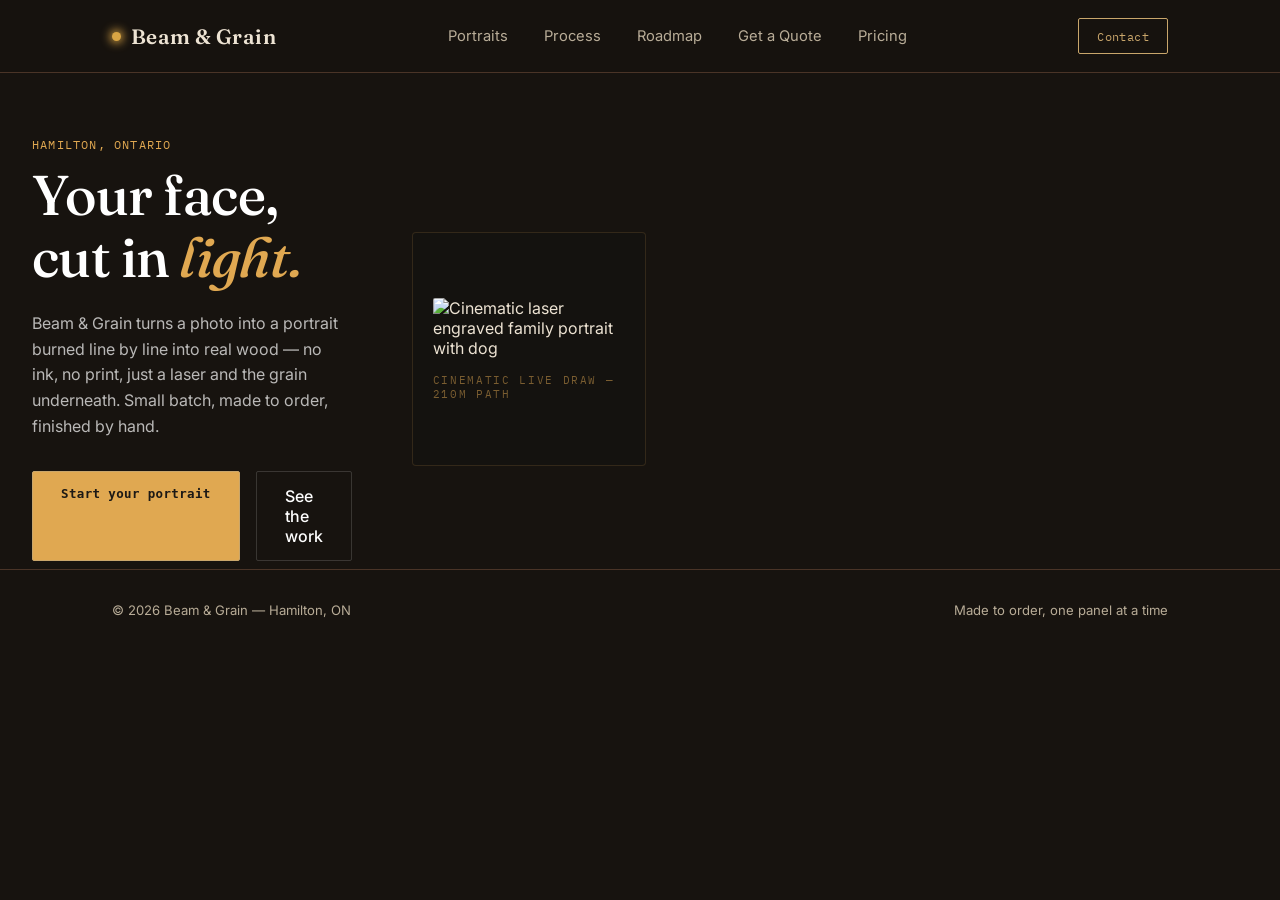
==== commit 2f9ec1b7: "Update index.html" ====
--- a/index.html
+++ b/index.html
@@ -10,7 +10,6 @@
 <link rel="stylesheet" href="style.css">
 
 <style>
-  /* Cinematic Live Draw Animation Styles */
   .hero-gallery-box {
     position: relative;
     border: 1px solid rgba(224, 168, 81, 0.15);
@@ -23,38 +22,25 @@
     justify-content: center;
     aspect-ratio: 1 / 1;
     overflow: hidden;
+    transition: border-color 0.3s ease;
   }
 
-  .family-svg {
+  .hero-portrait-img {
     width: 100%;
-    height: 100%;
+    height: auto;
     max-width: 420px;
-  }
-
-  .family-svg path {
-    stroke: #e0a851;
-    stroke-width: 1.2;
-    fill: none;
-    stroke-linecap: round;
-    stroke-linejoin: round;
-    opacity: 0.9;
-    /* High dasharray value to account for long detailed continuous paths */
-    stroke-dasharray: 4000;
-    stroke-dashoffset: 4000;
-    animation: drawDetailedPortrait 6s cubic-bezier(0.25, 1, 0.5, 1) forwards;
-  }
-
-  @keyframes drawDetailedPortrait {
-    to {
-      stroke-dashoffset: 0;
-    }
+    border-radius: 2px;
+    display: block;
+    transition: filter 0.3s ease;
   }
 
   /* Laser-engraved burn light glow effect on hover */
-  .hero-gallery-box:hover .family-svg path {
-    stroke: #ffbd59;
-    filter: drop-shadow(0 0 5px rgba(255, 189, 89, 0.7));
-    transition: stroke 0.3s ease, filter 0.3s ease;
+  .hero-gallery-box:hover {
+    border-color: rgba(255, 189, 89, 0.4);
+  }
+  
+  .hero-gallery-box:hover .hero-portrait-img {
+    filter: drop-shadow(0 0 8px rgba(255, 189, 89, 0.5));
   }
 
   .vector-label {
@@ -99,26 +85,9 @@
       </div>
     </div>
 
-    <!-- Right Animated Vector Column -->
+    <!-- Right Animated Column -->
     <div class="hero-gallery-box">
-      <svg class="family-svg" viewBox="0 0 500 500">
-        <!-- Complex detailed path trace for family & dog layout -->
-        <path d="
-          M 180,180 C 175,150 200,120 230,120 C 260,120 285,150 280,180 C 275,210 260,230 230,230 C 200,230 185,210 180,180 Z
-          M 195,165 C 200,160 210,160 215,165 M 245,165 C 250,160 260,160 265,165 
-          M 210,175 C 215,172 220,172 225,175 M 250,175 C 255,172 260,172 265,175
-          M 215,195 C 225,205 235,205 245,195 M 200,225 C 150,250 120,290 100,380 M 260,225 C 290,250 330,290 350,380
-          M 295,220 C 290,190 320,165 350,165 C 380,165 410,190 405,220 C 400,265 380,280 350,280 C 320,280 300,265 295,220 Z
-          M 315,205 C 320,200 330,200 335,205 M 365,205 C 370,200 380,200 385,205
-          M 330,235 C 340,245 360,245 370,235 M 305,275 C 320,300 360,330 430,370 M 390,265 C 410,290 440,320 470,360
-          M 225,245 C 220,220 240,200 265,200 C 290,200 310,220 305,245 C 300,270 290,285 265,285 C 240,285 230,270 225,245 Z
-          M 240,230 C 243,227 250,227 253,230 M 277,230 C 280,227 287,227 290,230
-          M 250,255 C 258,262 272,262 280,255 M 235,275 C 220,300 200,330 190,380 M 295,275 C 310,300 320,330 330,380
-          M 270,330 C 250,310 320,290 360,320 C 400,340 410,380 390,420 C 370,440 310,440 290,410 C 270,395 275,350 270,330 Z
-          M 300,345 C 295,360 310,380 320,370 M 360,350 C 365,365 350,385 340,375
-          M 315,395 C 330,415 340,415 355,395 M 320,400 C 330,410 340,410 350,400
-        " />
-      </svg>
+      <img src="hero-portrait.png" class="hero-portrait-img" alt="Cinematic laser engraved family portrait with dog">
       <div class="vector-label">CINEMATIC LIVE DRAW — 210M PATH</div>
     </div>
 
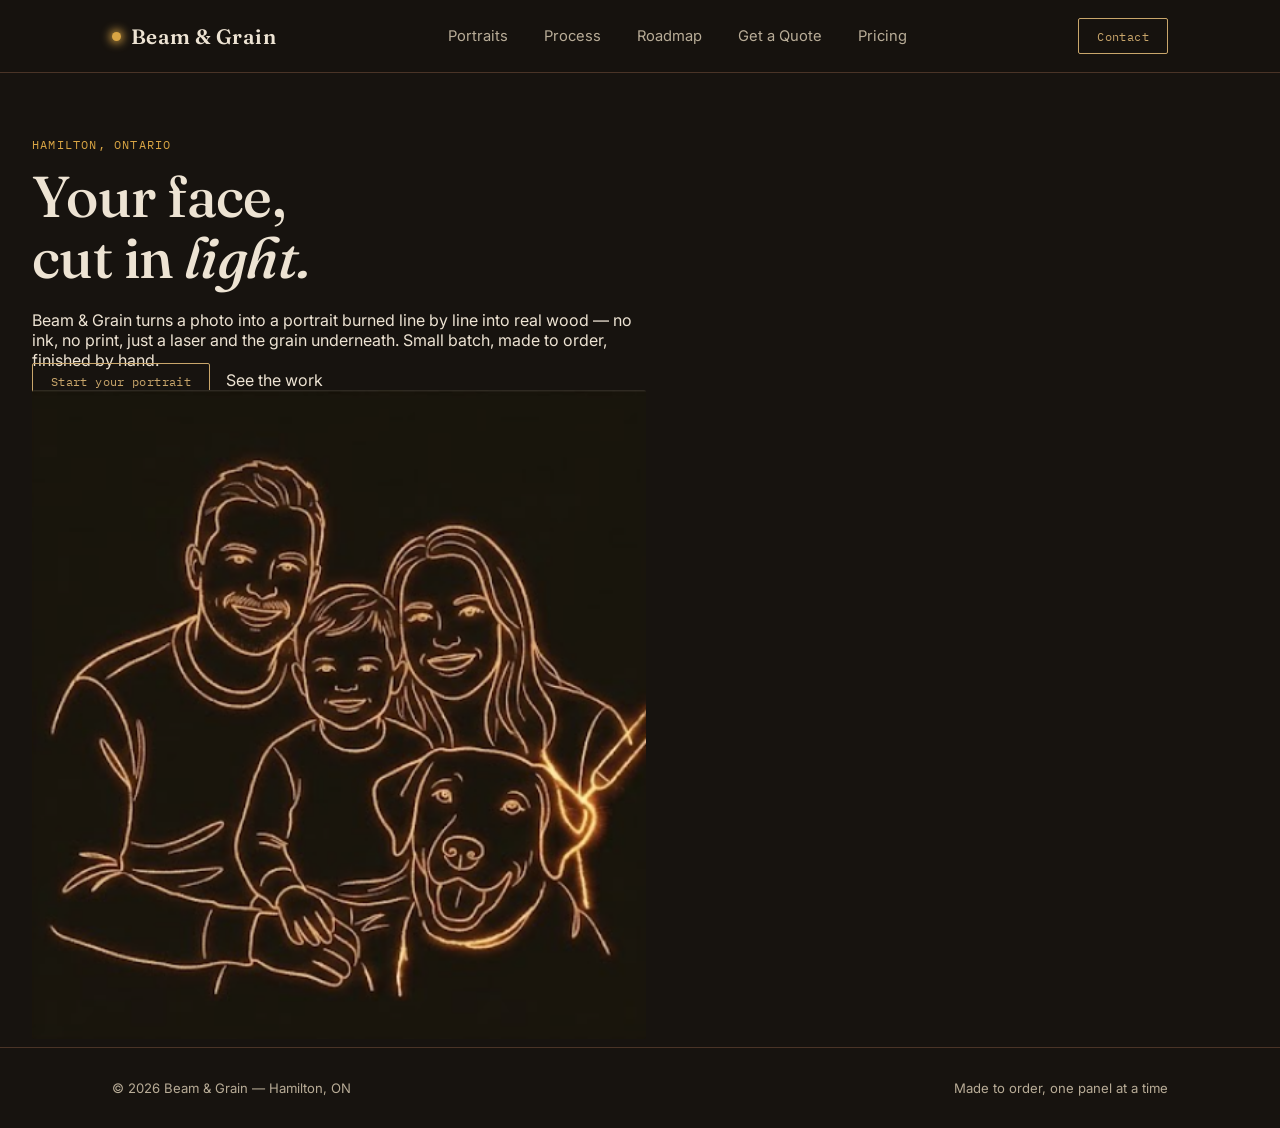
==== commit 4bca5583: "Update index.html" ====
--- a/index.html
+++ b/index.html
@@ -10,46 +10,27 @@
 <link rel="stylesheet" href="style.css">
 
 <style>
+  /* Seamlessly fits the family image inside your existing box frame layout */
   .hero-gallery-box {
     position: relative;
-    border: 1px solid rgba(224, 168, 81, 0.15);
-    background: #14120f;
-    padding: 20px;
-    border-radius: 4px;
+    width: 100%;
     display: flex;
     flex-direction: column;
     align-items: center;
     justify-content: center;
-    aspect-ratio: 1 / 1;
-    overflow: hidden;
-    transition: border-color 0.3s ease;
   }
 
   .hero-portrait-img {
     width: 100%;
     height: auto;
-    max-width: 420px;
     border-radius: 2px;
     display: block;
     transition: filter 0.3s ease;
   }
 
-  /* Laser-engraved burn light glow effect on hover */
-  .hero-gallery-box:hover {
-    border-color: rgba(255, 189, 89, 0.4);
-  }
-  
+  /* Mimics your signature laser-engraved light glow on hover */
   .hero-gallery-box:hover .hero-portrait-img {
-    filter: drop-shadow(0 0 8px rgba(255, 189, 89, 0.5));
-  }
-
-  .vector-label {
-    margin-top: 15px;
-    font-family: 'IBM Plex Mono', monospace;
-    font-size: 11px;
-    letter-spacing: 0.15em;
-    color: rgba(224, 168, 81, 0.5);
-    text-transform: uppercase;
+    filter: drop-shadow(0 0 12px rgba(255, 189, 89, 0.45));
   }
 </style>
 </head>
@@ -70,25 +51,24 @@
 </nav>
 
 <section class="hero page-head">
-  <div class="wrap" style="display: grid; grid-template-columns: 1fr 1fr; gap: 60px; align-items: center;">
+  <div class="wrap">
     
-    <!-- Left Copy Column -->
+    <!-- Left Column: Copy & Actions -->
     <div class="hero-text">
-      <div class="section-eyebrow" style="color: #e0a851; margin-bottom: 12px;">Hamilton, Ontario</div>
-      <h1 style="font-family: 'Fraunces', serif; font-size: 56px; line-height: 1.1; margin-bottom: 24px; color: #fff;">Your face,<br>cut in <span style="font-style: italic; color: #e0a851;">light.</span></h1>
-      <p style="font-family: 'Inter', sans-serif; font-size: 16px; color: rgba(255,255,255,0.7); line-height: 1.6; margin-bottom: 32px; max-width: 440px;">
+      <div class="section-eyebrow">Hamilton, Ontario</div>
+      <h1>Your face,<br>cut in <span class="logo-mark-inline" style="color: var(--brand); font-style: italic;">light.</span></h1>
+      <p>
         Beam & Grain turns a photo into a portrait burned line by line into real wood — no ink, no print, just a laser and the grain underneath. Small batch, made to order, finished by hand.
       </p>
-      <div class="hero-actions" style="display: flex; gap: 16px;">
-        <a href="contact.html" class="nav-cta" style="padding: 14px 28px; background: #e0a851; color: #1c1915; font-weight: 600; text-decoration: none; border-radius: 2px;">Start your portrait</a>
-        <a href="portraits.html" style="padding: 14px 28px; border: 1px solid rgba(255,255,255,0.15); color: #fff; font-weight: 500; text-decoration: none; border-radius: 2px;">See the work</a>
+      <div class="hero-actions">
+        <a href="contact.html" class="nav-cta">Start your portrait</a>
+        <a href="portraits.html" class="btn-secondary" style="margin-left: 12px; display: inline-block;">See the work</a>
       </div>
     </div>
 
-    <!-- Right Animated Column -->
+    <!-- Right Column: Replaced the old outline with the high-res family portrait asset -->
     <div class="hero-gallery-box">
       <img src="hero-portrait.png" class="hero-portrait-img" alt="Cinematic laser engraved family portrait with dog">
-      <div class="vector-label">CINEMATIC LIVE DRAW — 210M PATH</div>
     </div>
 
   </div>
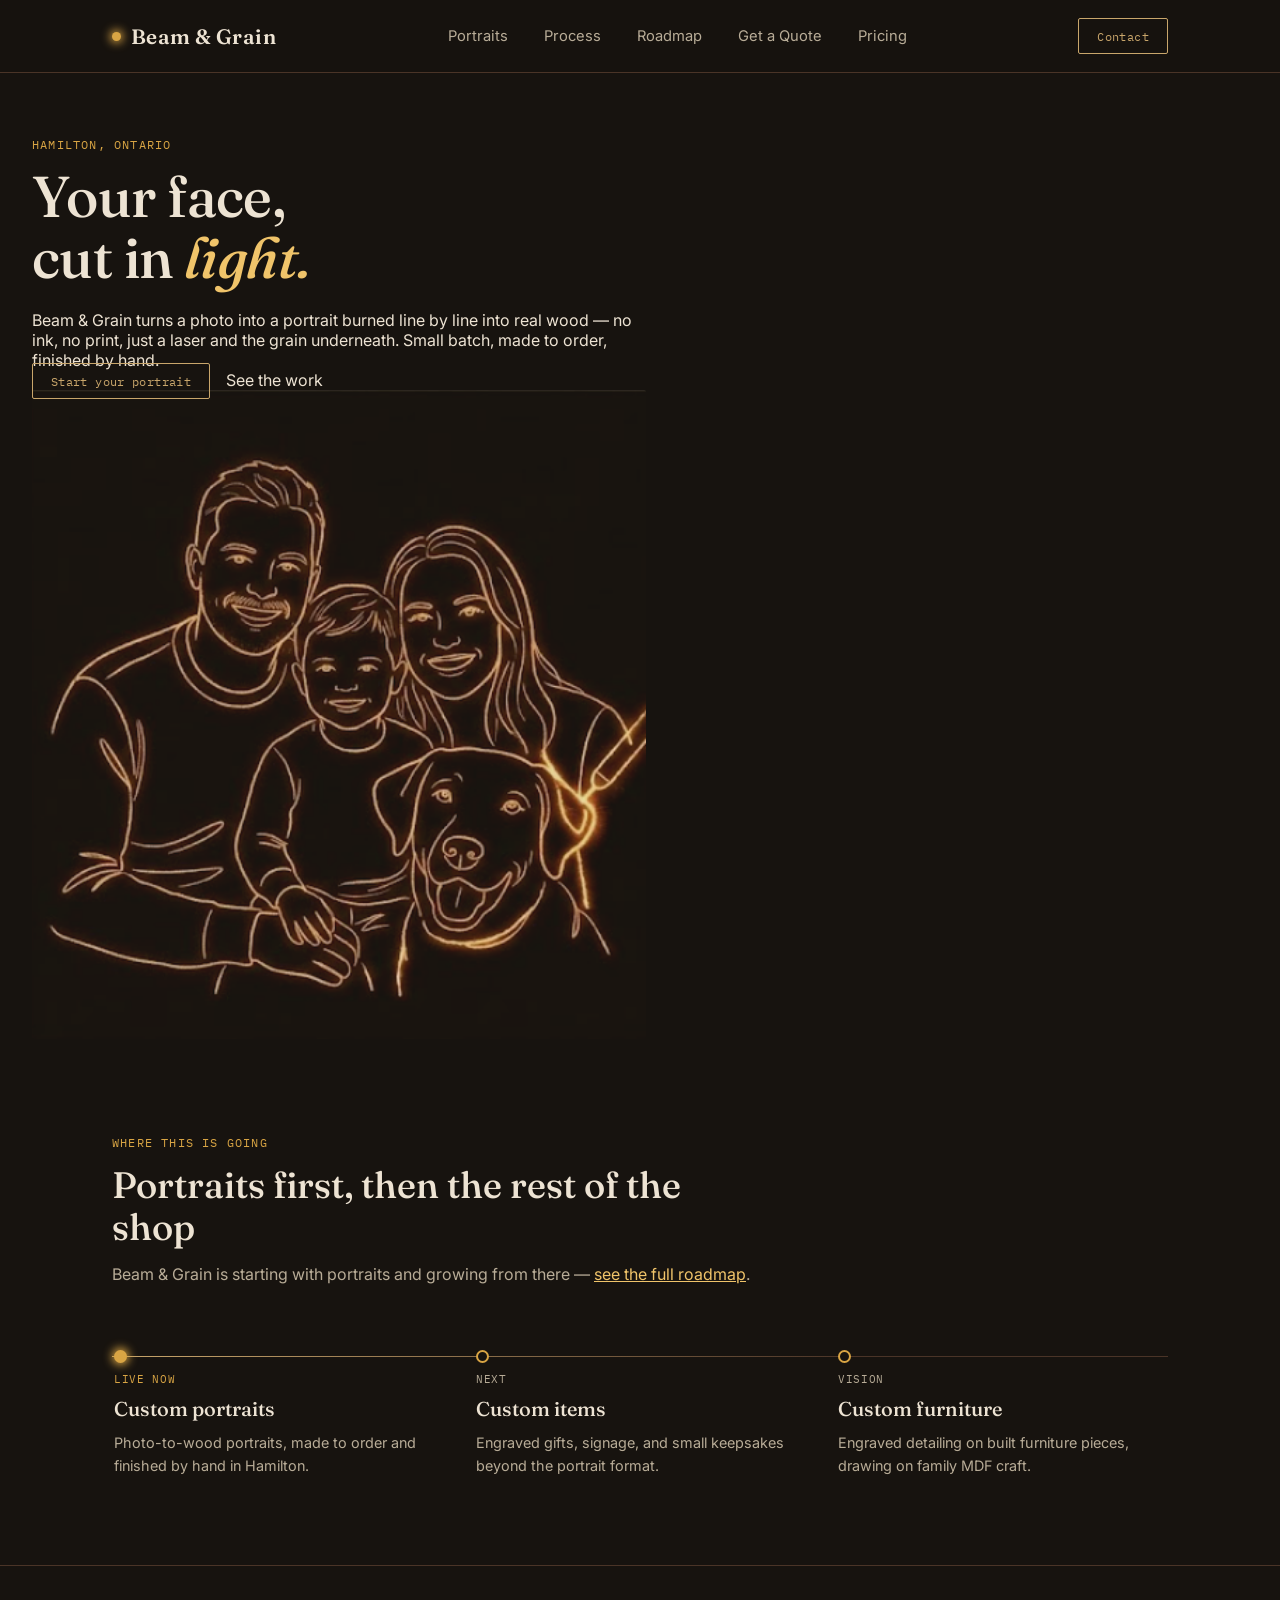
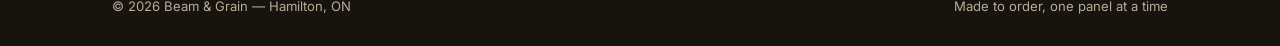
==== commit 50ffa84d: "Update index.html" ====
--- a/index.html
+++ b/index.html
@@ -3,34 +3,27 @@
 <head>
 <meta charset="UTF-8">
 <meta name="viewport" content="width=device-width, initial-scale=1.0">
-<title>Beam & Grain — Custom Wood Portraits</title>
+<title>Beam & Grain — Laser-Engraved Portraits, Hamilton ON</title>
 <link rel="preconnect" href="https://fonts.googleapis.com">
 <link rel="preconnect" href="https://fonts.gstatic.com" crossorigin>
 <link href="https://fonts.googleapis.com/css2?family=Fraunces:ital,opsz,wght@0,9..144,300;0,9..144,500;0,9..144,600;1,9..144,400;1,9..144,500&family=Inter:wght@400;500;600&family=IBM+Plex+Mono:wght@400;500&display=swap" rel="stylesheet">
 <link rel="stylesheet" href="style.css">
 
 <style>
-  /* Seamlessly fits the family image inside your existing box frame layout */
-  .hero-gallery-box {
-    position: relative;
+  /* Seamless styling for the custom portrait image inside the existing box */
+  .hero-pic img {
     width: 100%;
-    display: flex;
-    flex-direction: column;
-    align-items: center;
-    justify-content: center;
-  }
-
-  .hero-portrait-img {
-    width: 100%;
-    height: auto;
+    height: 100%;
+    object-fit: cover;
     border-radius: 2px;
     display: block;
-    transition: filter 0.3s ease;
+    mix-blend-mode: lighten;
+    opacity: 0.9;
+    transition: transform 0.3s ease, opacity 0.3s ease;
   }
-
-  /* Mimics your signature laser-engraved light glow on hover */
-  .hero-gallery-box:hover .hero-portrait-img {
-    filter: drop-shadow(0 0 12px rgba(255, 189, 89, 0.45));
+  .hero-pic:hover img {
+    transform: scale(1.02);
+    opacity: 1;
   }
 </style>
 </head>
@@ -52,25 +45,53 @@
 
 <section class="hero page-head">
   <div class="wrap">
-    
-    <!-- Left Column: Copy & Actions -->
-    <div class="hero-text">
-      <div class="section-eyebrow">Hamilton, Ontario</div>
-      <h1>Your face,<br>cut in <span class="logo-mark-inline" style="color: var(--brand); font-style: italic;">light.</span></h1>
-      <p>
-        Beam & Grain turns a photo into a portrait burned line by line into real wood — no ink, no print, just a laser and the grain underneath. Small batch, made to order, finished by hand.
-      </p>
-      <div class="hero-actions">
-        <a href="contact.html" class="nav-cta">Start your portrait</a>
-        <a href="portraits.html" class="btn-secondary" style="margin-left: 12px; display: inline-block;">See the work</a>
+    <div class="hero-split">
+      <div class="hero-text">
+        <div class="section-eyebrow">Hamilton, Ontario</div>
+        <h1>Your face,<br>cut in <span class="logo-mark-inline" style="color:var(--ember-bright); font-style:italic;">light.</span></h1>
+        <p>Beam &amp; Grain turns a photo into a portrait burned line by line into real wood &mdash; no ink, no print, just a laser and the grain underneath. Small batch, made to order, finished by hand.</p>
+        <div class="hero-actions">
+          <a href="contact.html" class="nav-cta">Start your portrait</a>
+          <a href="portraits.html" class="btn-secondary" style="margin-left:12px; display:inline-block;">See the work</a>
+        </div>
+      </div>
+      <div class="hero-pic">
+        <img src="hero-portrait.png" alt="Laser engraved family portrait with dog">
       </div>
     </div>
+  </div>
+</section>
 
-    <!-- Right Column: Replaced the old outline with the high-res family portrait asset -->
-    <div class="hero-gallery-box">
-      <img src="hero-portrait.png" class="hero-portrait-img" alt="Cinematic laser engraved family portrait with dog">
+<section class="home-roadmap">
+  <div class="wrap">
+    <div class="section-head">
+      <div class="section-eyebrow">Where this is going</div>
+      <h2>Portraits first, then the rest of the shop</h2>
+      <p>Beam &amp; Grain is starting with portraits and growing from there &mdash; <a href="roadmap.html" style="color:var(--ember-bright);text-decoration:underline;">see the full roadmap</a>.</p>
     </div>
-
+    <div class="roadmap">
+      <div class="road-line"></div>
+      <div class="road-items">
+        <div class="road-item active">
+          <div class="road-dot"></div>
+          <span class="road-status">Live now</span>
+          <h3>Custom portraits</h3>
+          <p>Photo-to-wood portraits, made to order and finished by hand in Hamilton.</p>
+        </div>
+        <div class="road-item">
+          <div class="road-dot"></div>
+          <span class="road-status">Next</span>
+          <h3>Custom items</h3>
+          <p>Engraved gifts, signage, and small keepsakes beyond the portrait format.</p>
+        </div>
+        <div class="road-item">
+          <div class="road-dot"></div>
+          <span class="road-status">Vision</span>
+          <h3>Custom furniture</h3>
+          <p>Engraved detailing on built furniture pieces, drawing on family MDF craft.</p>
+        </div>
+      </div>
+    </div>
   </div>
 </section>
 
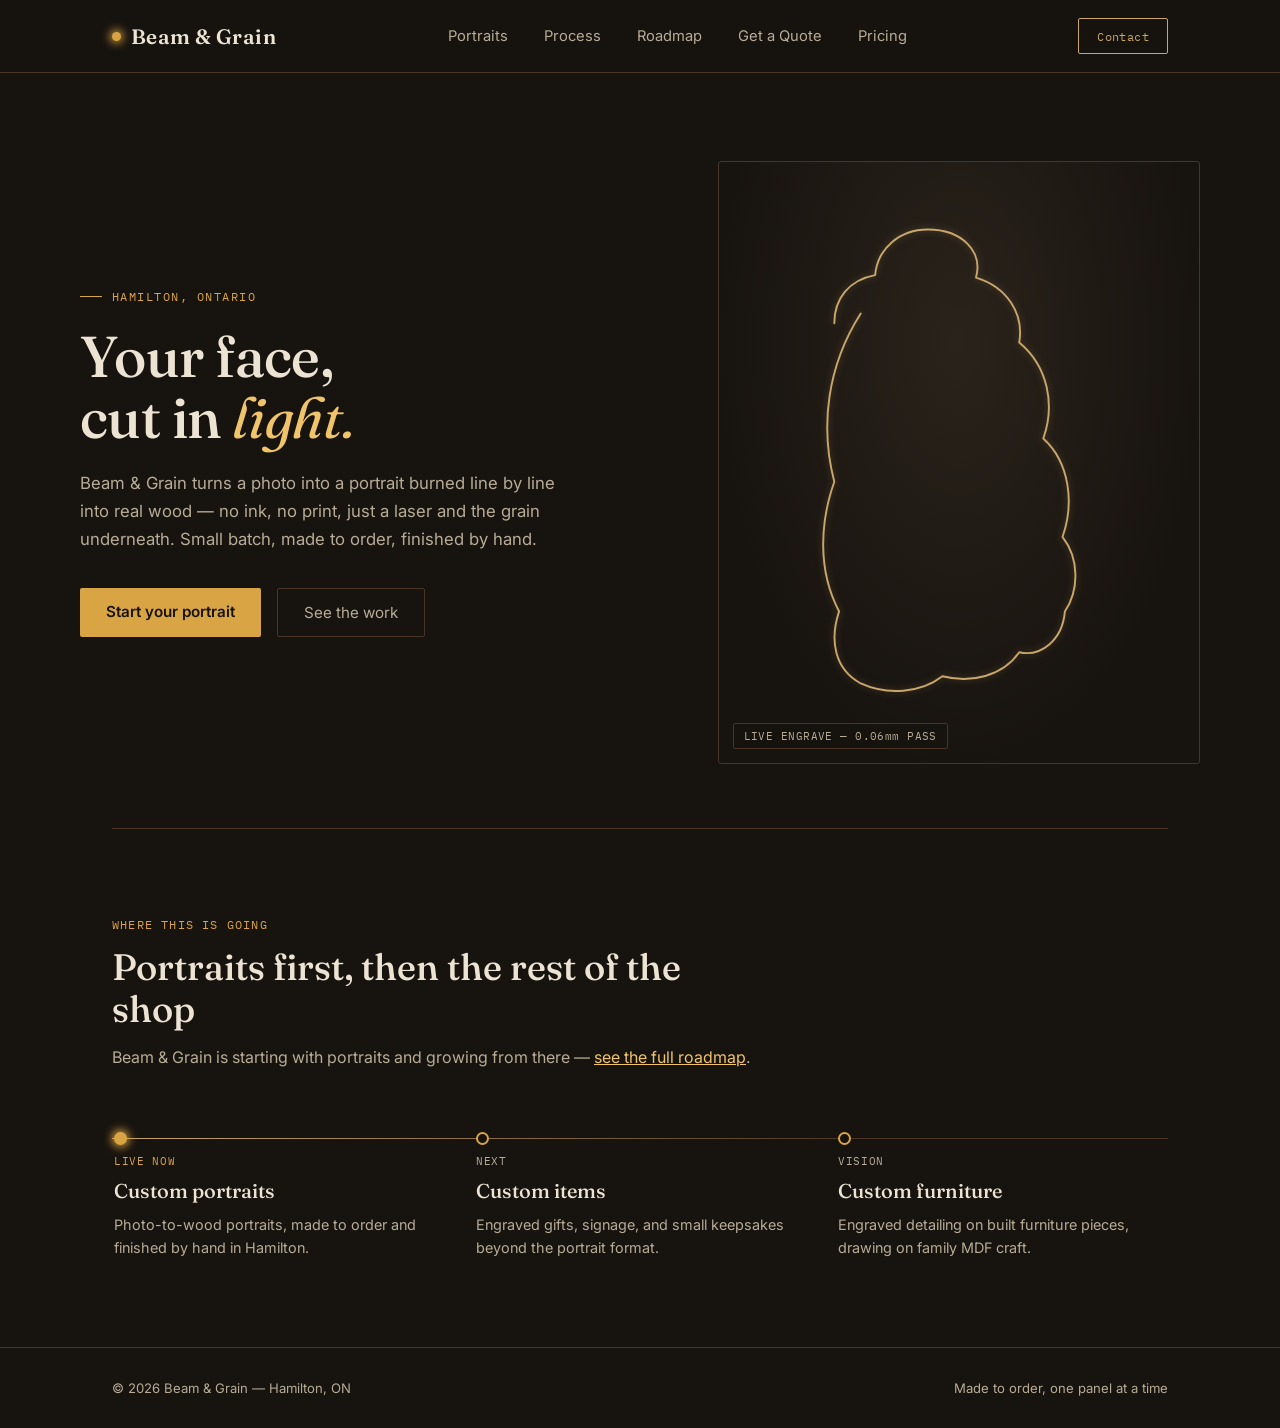
==== commit 7c06045f: "Update index.html" ====
--- a/index.html
+++ b/index.html
@@ -9,26 +9,8 @@
 <link href="https://fonts.googleapis.com/css2?family=Fraunces:ital,opsz,wght@0,9..144,300;0,9..144,500;0,9..144,600;1,9..144,400;1,9..144,500&family=Inter:wght@400;500;600&family=IBM+Plex+Mono:wght@400;500&display=swap" rel="stylesheet">
 <link rel="stylesheet" href="style.css">
 
-<style>
-  /* Seamless styling for the custom portrait image inside the existing box */
-  .hero-pic img {
-    width: 100%;
-    height: 100%;
-    object-fit: cover;
-    border-radius: 2px;
-    display: block;
-    mix-blend-mode: lighten;
-    opacity: 0.9;
-    transition: transform 0.3s ease, opacity 0.3s ease;
-  }
-  .hero-pic:hover img {
-    transform: scale(1.02);
-    opacity: 1;
-  }
-</style>
 </head>
 <body>
-
 <nav>
   <div class="wrap">
     <a href="index.html" class="logo"><span class="logo-mark"></span>Beam &amp; Grain</a>
@@ -43,26 +25,36 @@
   </div>
 </nav>
 
-<section class="hero page-head">
-  <div class="wrap">
-    <div class="hero-split">
-      <div class="hero-text">
-        <div class="section-eyebrow">Hamilton, Ontario</div>
-        <h1>Your face,<br>cut in <span class="logo-mark-inline" style="color:var(--ember-bright); font-style:italic;">light.</span></h1>
-        <p>Beam &amp; Grain turns a photo into a portrait burned line by line into real wood &mdash; no ink, no print, just a laser and the grain underneath. Small batch, made to order, finished by hand.</p>
-        <div class="hero-actions">
-          <a href="contact.html" class="nav-cta">Start your portrait</a>
-          <a href="portraits.html" class="btn-secondary" style="margin-left:12px; display:inline-block;">See the work</a>
-        </div>
-      </div>
-      <div class="hero-pic">
-        <img src="hero-portrait.png" alt="Laser engraved family portrait with dog">
-      </div>
+<div id="intro-overlay">
+  <div class="intro-inner">
+    <div class="intro-beam"></div>
+    <h1 class="intro-word">BEAM<span>&amp;</span>GRAIN</h1>
+    <p class="intro-tag">Laser-engraved portraits &mdash; Hamilton, ON</p>
+  </div>
+</div>
+
+<header class="hero wrap">
+  <div>
+    <div class="eyebrow">Hamilton, Ontario</div>
+    <h1>Your face,<br>cut in <em>light.</em></h1>
+    <p class="sub">Beam &amp; Grain turns a photo into a portrait burned line by line into real wood &mdash; no ink, no print, just a laser and the grain underneath. Small batch, made to order, finished by hand.</p>
+    <div class="btn-row">
+      <a href="contact.html" class="btn-primary">Start your portrait</a>
+      <a href="portraits.html" class="btn-ghost">See the work</a>
     </div>
   </div>
-</section>
+  <div class="beam-stage">
+    <svg viewBox="0 0 400 440" xmlns="http://www.w3.org/2000/svg">
+      <path id="portrait-path" d="M 118,96 C 90,140 84,190 96,236 C 84,270 82,310 100,344 C 92,368 96,392 118,404 C 140,414 168,412 186,398 C 210,404 236,398 250,378 C 268,382 286,368 288,344 C 300,326 300,300 286,282 C 296,254 292,220 270,200 C 280,172 274,140 250,120 C 254,96 240,74 214,66 C 220,44 202,26 174,26 C 150,26 132,42 130,64 C 108,68 96,84 96,104"/>
+      <circle id="beam-head" r="4"/>
+    </svg>
+    <div class="caption-tag">LIVE ENGRAVE &mdash; 0.06mm PASS</div>
+  </div>
+</header>
 
-<section class="home-roadmap">
+<div class="wrap"><hr class="divider"></div>
+
+<section id="roadmap-teaser">
   <div class="wrap">
     <div class="section-head">
       <div class="section-eyebrow">Where this is going</div>
@@ -101,6 +93,14 @@
     <div>Made to order, one panel at a time</div>
   </div>
 </footer>
-
+<script>
+(function(){
+  const prefersReduced = window.matchMedia('(prefers-reduced-motion: reduce)').matches;
+  if(prefersReduced){
+    const el = document.getElementById('intro-overlay');
+    if(el){ el.style.display = 'none'; }
+  }
+})();
+</script>
 </body>
 </html>
